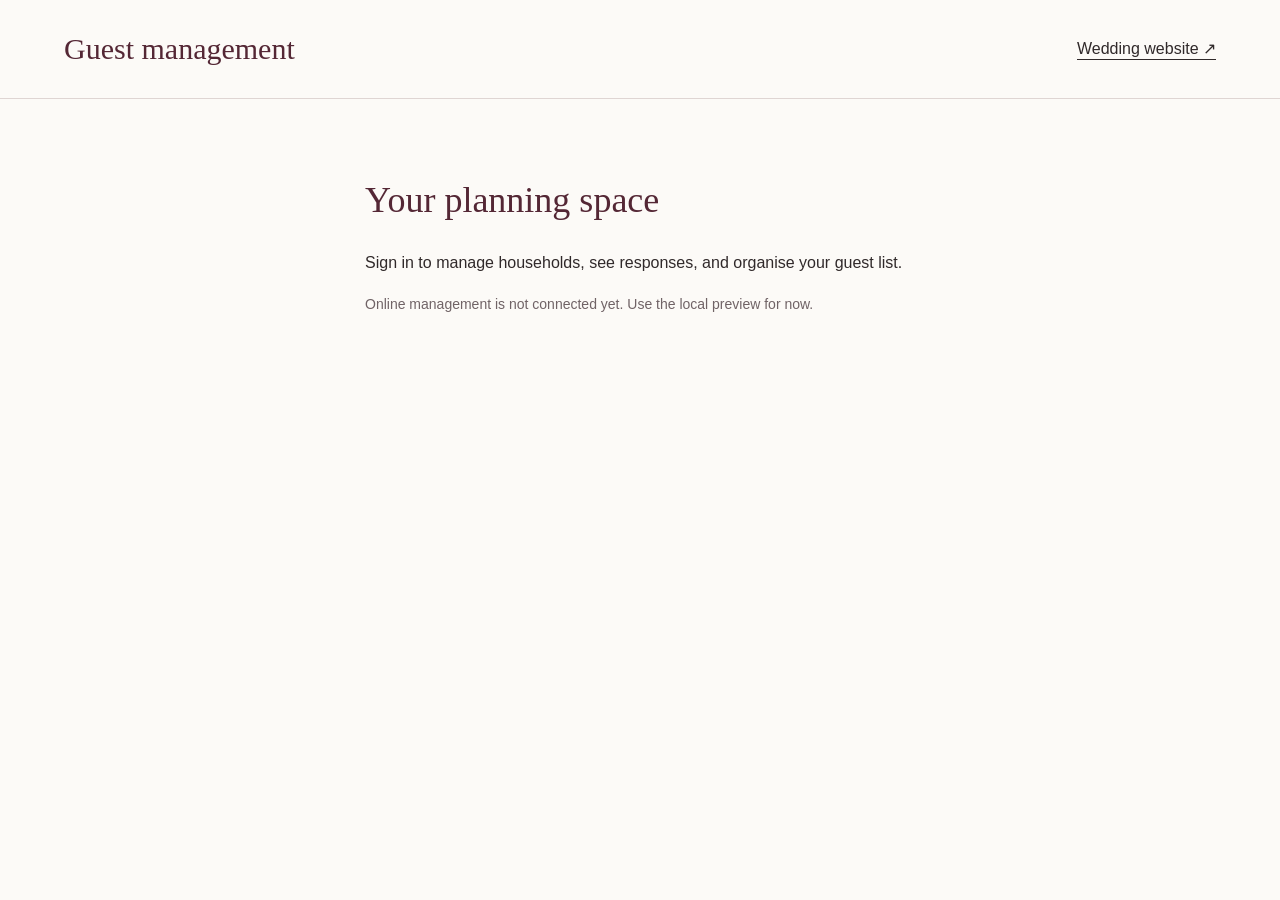
==== admin.html @ 23fe7fae "Add protected guest management and structured household RSVPs" ====
<!doctype html>
<html lang="en"><head><meta charset="utf-8"><meta name="viewport" content="width=device-width,initial-scale=1"><meta name="robots" content="noindex,nofollow"><title>Guest management</title><link rel="stylesheet" href="styles.css"><link rel="stylesheet" href="admin.css"><script defer src="rsvp-config.js"></script><script defer src="admin.js"></script></head>
<body><header><a class="monogram" href="index.html">Guest management</a><a href="index.html">Wedding website ↗</a></header><main class="admin-main">
<section id="login"><h1>Your planning space</h1><p>Sign in to manage households, see responses, and organise your guest list.</p><form id="login-form"><label>Administrator key<input type="password" id="key" autocomplete="current-password" required></label><button class="button">Sign in</button></form><p class="note" id="local-note"></p></section>
<p id="status" role="status" aria-live="polite"></p>
<section id="dashboard" hidden><div class="toolbar"><h1>Guest list</h1><button class="button secondary" id="refresh">Refresh</button><button class="button" id="add">Add invited household</button><button class="button secondary" id="logout">Sign out</button></div>
<div class="stats" id="stats"></div>
<div class="filters"><label>Search<input id="search" type="search" placeholder="Name, household, hotel…"></label><label>Response<select id="attendance"><option value="">All responses</option value="awaiting">Awaiting response</option><option value="yes">Attending</option><option value="no">Declined</option><option value="maybe">Undecided</option></select></label><label>Group<select id="group"><option value="">All groups</option></select></label><label>Hotel<select id="hotel"><option value="">All hotels</option></select></label><label>Needs<select id="needs"><option value="">Everyone</option><option value="dietary">Dietary requirements</option><option value="bus">Any bus requested</option><option value="table">Attending, no table</option><option value="unmatched">Response without invitation</option></select></label></div>
<div class="toolbar"><p id="result-count"></p><label>Export<select id="export-kind"><option value="full">Full planning list</option><option value="catering">Catering list</option><option value="transport">Transport list</option></select></label><button class="button secondary" id="export">Export filtered CSV</button></div>
<div class="table-scroll"><table><thead><tr><th>Household</th><th>Guest</th><th>Response</th><th>Adult / child</th><th>Dietary needs</th><th>Hotel</th><th>Buses: church / venue / return</th><th>Group</th><th>Table</th><th>Planning</th></tr></thead><tbody id="rows"></tbody></table></div>
<p class="note">Guest answers are separate from your private planning notes. All members of a household currently share its attendance, hotel, and bus choices. Older responses may need individual names confirmed.</p>
<details><summary>How to use this together</summary><ol><li>Add each invited household using the same name the lead guest will use to RSVP.</li><li>Use groups for family, friends, or any categories you find useful.</li><li>Check awaiting responses and unmatched registrations regularly.</li><li>Confirm dietary needs and transport before sending filtered lists to suppliers.</li><li>Assign tables once attendance is clearer. Keep decisions in private notes.</li></ol><p>CSV exports contain the current filtered rows. Catering and transport exports exclude private notes. Only confirmed attendees are included in supplier exports.</p></details>
</section></main>
<dialog id="editor"><form id="plan-form"><div class="toolbar"><h2 id="editor-title">Household planning</h2><button type="button" id="close-editor" class="button secondary">Close</button></div><div id="new-identity" class="filters"><label>Lead guest first name<input name="firstName" maxlength="80"></label><label>Lead guest first surname<input name="surname" maxlength="80"></label></div><label>Household label<input name="label" maxlength="160" placeholder="e.g. Rossi family"></label><label>Group<input name="group" maxlength="100" placeholder="e.g. Family"></label><div id="invited-fields"><label>Invited names — one person per line<textarea name="invited" rows="5" placeholder="Include the lead guest" maxlength="3300"></textarea></label><p class="note">Up to 20 people per household. Adult/child details are collected in the RSVP.</p></div><div id="table-fields"></div><label>Private notes<textarea name="notes" rows="4" maxlength="2000"></textarea></label><div id="guest-message"></div><p id="editor-status" role="status"></p><button class="button" id="save-plan">Save planning</button></form></dialog>
</body></html>
---- styles.css ----
*{box-sizing:border-box} :root{--wine:#542735;--ink:#30292a;--paper:#fcfaf7;--muted:#706366;--line:#dfd5d3;--rose:#f0e6e4}html{scroll-behavior:smooth}body{margin:0;background:var(--paper);color:var(--ink);font-family:Arial,Helvetica,sans-serif;font-size:16px;line-height:1.65}a{color:inherit;text-underline-offset:5px}button{font:inherit;cursor:pointer}a,button{-webkit-tap-highlight-color:transparent}a:focus-visible,button:focus-visible,summary:focus-visible{outline:3px solid #a65065;outline-offset:5px}header{max-width:1440px;margin:auto;padding:24px 5%;display:flex;align-items:center;justify-content:space-between;gap:25px;border-bottom:1px solid var(--line)}.monogram{font-family:Georgia,serif;font-size:30px;text-decoration:none;color:var(--wine);white-space:nowrap}.monogram>span:first-child{font-style:italic;font-size:21px;padding:0 5px}.brand-date{display:block;font:10px Arial,sans-serif;letter-spacing:2px;text-align:center}nav{display:flex;gap:28px}nav a{font-size:14px;text-decoration:none;padding:12px 0;border-bottom:1px solid transparent}nav a[aria-current=page]{border-color:var(--wine);color:var(--wine)}.languages{display:flex;gap:3px}.languages button{display:flex;align-items:center;gap:6px;border:1px solid transparent;background:none;border-radius:4px;padding:10px 7px;font-size:12px;color:var(--ink)}.languages button[aria-pressed=true]{border-color:var(--line);background:var(--rose)}.flag{display:inline-block;width:19px;height:13px;box-shadow:0 0 0 1px #0001;flex-shrink:0}.flag-es{background:linear-gradient(#b32030 25%,#f3ce49 25% 75%,#b32030 75%)}.flag-it{background:linear-gradient(90deg,#16815a 33.33%,#fff 33.33% 66.66%,#cc3440 66.66%)}.flag-en{background:linear-gradient(90deg,transparent 42%,#c5263f 42% 58%,transparent 58%),linear-gradient(transparent 38%,#c5263f 38% 62%,transparent 62%),linear-gradient(90deg,transparent 34%,white 34% 66%,transparent 66%),linear-gradient(transparent 28%,white 28% 72%,transparent 72%),linear-gradient(33deg,transparent 44%,white 44% 48%,#c5263f 48% 52%,white 52% 56%,transparent 56%),linear-gradient(-33deg,transparent 44%,white 44% 48%,#c5263f 48% 52%,white 52% 56%,transparent 56%),#263567}.hero{display:grid;grid-template-columns:1fr 1fr;max-width:1200px;margin:55px auto 65px;padding:0 40px;gap:75px;align-items:center}.hero-copy{text-align:center;padding:35px 0}.eyebrow{text-transform:uppercase;font-size:12px;letter-spacing:2.5px;color:var(--wine);margin:0 0 22px}.hero h1{font-family:Georgia,serif;font-size:clamp(58px,6.4vw,88px);font-weight:400;line-height:1.02;color:var(--wine);margin:22px 0}.hero h1 em{display:block;font-size:.6em;font-weight:400;line-height:1.35}.hero .intro{max-width:350px;margin:26px auto;color:var(--muted)}.date{font-family:Georgia,serif;font-size:23px;margin:24px 0 0}.city{margin:3px 0 28px;color:var(--muted);font-size:14px;letter-spacing:1px}.hero-photo{margin:0;position:relative}.hero-photo img{display:block;width:100%;height:580px;object-fit:cover;object-position:center 65%;border-radius:240px 240px 3px 3px}.hero-photo figcaption{font-size:12px;letter-spacing:2px;text-align:center;margin-top:16px;color:var(--muted)}.button{display:inline-block;padding:13px 23px;background:var(--wine);color:#fff;text-decoration:none;font-size:14px;border:1px solid var(--wine);border-radius:2px}.button.secondary{background:transparent;color:var(--wine)}.button:hover{background:#703b4c;color:white}.home-details{border-top:1px solid var(--line);border-bottom:1px solid var(--line);max-width:1120px;margin:0 auto 80px;display:grid;grid-template-columns:repeat(3,1fr);padding:32px 0}.home-details article{padding:0 32px;border-right:1px solid var(--line)}.home-details article:last-child{border:0}h2,h3{font-family:Georgia,serif;font-weight:400;color:var(--wine);line-height:1.25}h2{font-size:34px}h3{font-size:25px}.home-details h2{font-size:23px;margin:7px 0}.home-details p{font-size:14px;color:var(--muted);margin:8px 0}.text-link{font-size:14px;color:var(--wine)}.page{max-width:1120px;padding:50px 32px 80px;margin:auto}.page-heading{max-width:650px;margin:0 auto 48px;text-align:center}.page-heading h1{font:400 clamp(40px,5vw,62px)/1.1 Georgia,serif;color:var(--wine);margin:16px 0}.page-heading p:last-child{color:var(--muted)}.venue{display:grid;grid-template-columns:1fr 1fr;gap:45px;align-items:center;padding:28px 0 45px}.venue+.venue{border-top:1px solid var(--line);padding-top:45px}.venue img{width:100%;height:350px;object-fit:cover;border-radius:3px}.venue h2{margin:12px 0 20px}.venue p{color:var(--muted)}.address{font-size:14px}.note{font-size:14px;color:var(--muted)}.stay{display:grid;grid-template-columns:1.1fr 1fr;gap:50px;border:1px solid var(--line);padding:45px}.stay h2{margin-top:5px}.stay aside{border-left:1px solid var(--line);padding-left:40px}.stay p{color:var(--muted)}.notice{padding:18px 24px;background:var(--rose);border-left:3px solid var(--wine);max-width:740px;margin:0 auto 32px}.rsvp-card{max-width:740px;border:1px solid var(--line);margin:auto;padding:32px}.rsvp-card h2{margin-top:0}.steps{padding:0;list-style:none;counter-reset:step}.steps li{counter-increment:step;display:grid;grid-template-columns:36px 1fr;column-gap:16px;padding:18px 0;border-bottom:1px solid var(--line)}.steps li:before{content:"0" counter(step);font:20px Georgia,serif;color:var(--wine)}.steps strong{font-weight:400;color:var(--wine)}.steps p{margin:5px 0;color:var(--muted);font-size:14px}details{margin-top:25px}summary{cursor:pointer;color:var(--wine)}details ul{color:var(--muted);padding-left:20px}.status{display:inline-block;font-size:12px;letter-spacing:1px;text-transform:uppercase;color:var(--wine);border:1px solid var(--line);padding:5px 10px}footer{border-top:1px solid var(--line);display:flex;justify-content:space-between;align-items:center;gap:18px;padding:32px 6%;font-size:12px;color:var(--muted)}footer a{font:22px Georgia,serif;text-decoration:none;color:var(--wine)}.skip{position:absolute;top:-100px;left:12px;z-index:10;background:white;padding:10px}.skip:focus{top:10px}main:focus{outline:none}@media(min-width:850px){.venue:nth-of-type(3) img{order:2}}@media(max-width:1050px){header{flex-wrap:wrap;gap:12px}nav{order:3;width:100%;justify-content:center;gap:40px}.hero{gap:35px;padding:0 30px}.hero-photo img{height:520px}.home-details{margin-left:30px;margin-right:30px}}@media(max-width:650px){header{padding:16px 20px}.monogram{font-size:25px}.brand-date{font-size:9px}.languages button{font-size:12px;padding:10px 5px;gap:4px}.flag{width:16px;height:11px}nav{gap:0;justify-content:space-between;overflow-wrap:anywhere}nav a{font-size:13px}.hero{grid-template-columns:1fr;margin:10px auto 40px;padding:0 24px;gap:20px}.hero-copy{padding:30px 0 5px}.hero h1{font-size:64px}.hero h1 em{display:inline;padding:0 5px}.hero-photo{max-width:410px;width:100%;margin:auto}.hero-photo img{height:450px}.hero .intro{margin:20px auto}.home-details{display:block;margin:0 24px 45px;padding:0}.home-details article{padding:22px 0;border-right:0;border-bottom:1px solid var(--line)}.page{padding:35px 24px 50px}.page-heading{margin-bottom:30px}.venue,.stay{grid-template-columns:1fr;gap:24px}.venue img{height:280px}.stay{padding:25px}.stay aside{border-left:0;border-top:1px solid var(--line);padding:20px 0 0}.rsvp-card{padding:24px}.notice{padding:16px 20px}footer{flex-wrap:wrap;padding:25px 24px}footer span:last-child{width:100%}}@media(prefers-reduced-motion:reduce){html{scroll-behavior:auto}}
---- admin.css ----
[hidden]{display:none!important}.admin-main{max-width:1500px;margin:auto;padding:30px}.admin-main h1{font:36px Georgia,serif;color:var(--wine)}#login{max-width:550px;margin:50px auto}label{display:block;font-size:14px;color:var(--wine)}input,select,textarea{display:block;width:100%;font:16px Arial,sans-serif;padding:11px;margin:7px 0 16px;border:1px solid #b9a8ae;border-radius:3px;background:white;color:var(--ink)}.toolbar{display:flex;gap:12px;align-items:center;flex-wrap:wrap}.toolbar h1,.toolbar h2,.toolbar p{margin-right:auto}.filters{display:grid;grid-template-columns:2fr repeat(4,1fr);gap:15px}.stats{display:grid;grid-template-columns:repeat(6,1fr);gap:12px;margin:20px 0 30px}.stat{background:var(--rose);padding:18px}.stat strong{display:block;font:32px Georgia,serif;color:var(--wine)}.stat span{font-size:13px}.table-scroll{overflow:auto;border:1px solid var(--line);margin:15px 0}table{border-collapse:collapse;width:100%;font-size:14px}th,td{text-align:left;padding:14px;vertical-align:top;border-bottom:1px solid var(--line)}th{background:var(--rose);white-space:nowrap}td{min-width:105px}tbody tr:hover{background:#f5f0ee}td small{display:block;color:var(--muted)}td .button{font-size:13px;padding:7px 12px}details{padding:20px;border:1px solid var(--line)}dialog{border:1px solid var(--line);border-radius:5px;max-width:700px;width:calc(100% - 30px);max-height:90vh;background:var(--paper);padding:25px}dialog::backdrop{background:#24141b88}#new-identity{grid-template-columns:1fr 1fr}.table-field{display:grid;grid-template-columns:1fr 150px;align-items:center;gap:12px}#status,#editor-status{color:var(--wine)}#guest-message{white-space:pre-wrap}.button:disabled{opacity:.6;cursor:wait}input:focus,textarea:focus,select:focus{outline:2px solid var(--wine);outline-offset:2px}@media(max-width:850px){.filters{grid-template-columns:1fr 1fr}.stats{grid-template-columns:repeat(3,1fr)}}@media(max-width:500px){.admin-main{padding:20px}.filters{grid-template-columns:1fr}.stats{grid-template-columns:1fr 1fr}#new-identity{grid-template-columns:1fr}.toolbar .button{font-size:13px}}
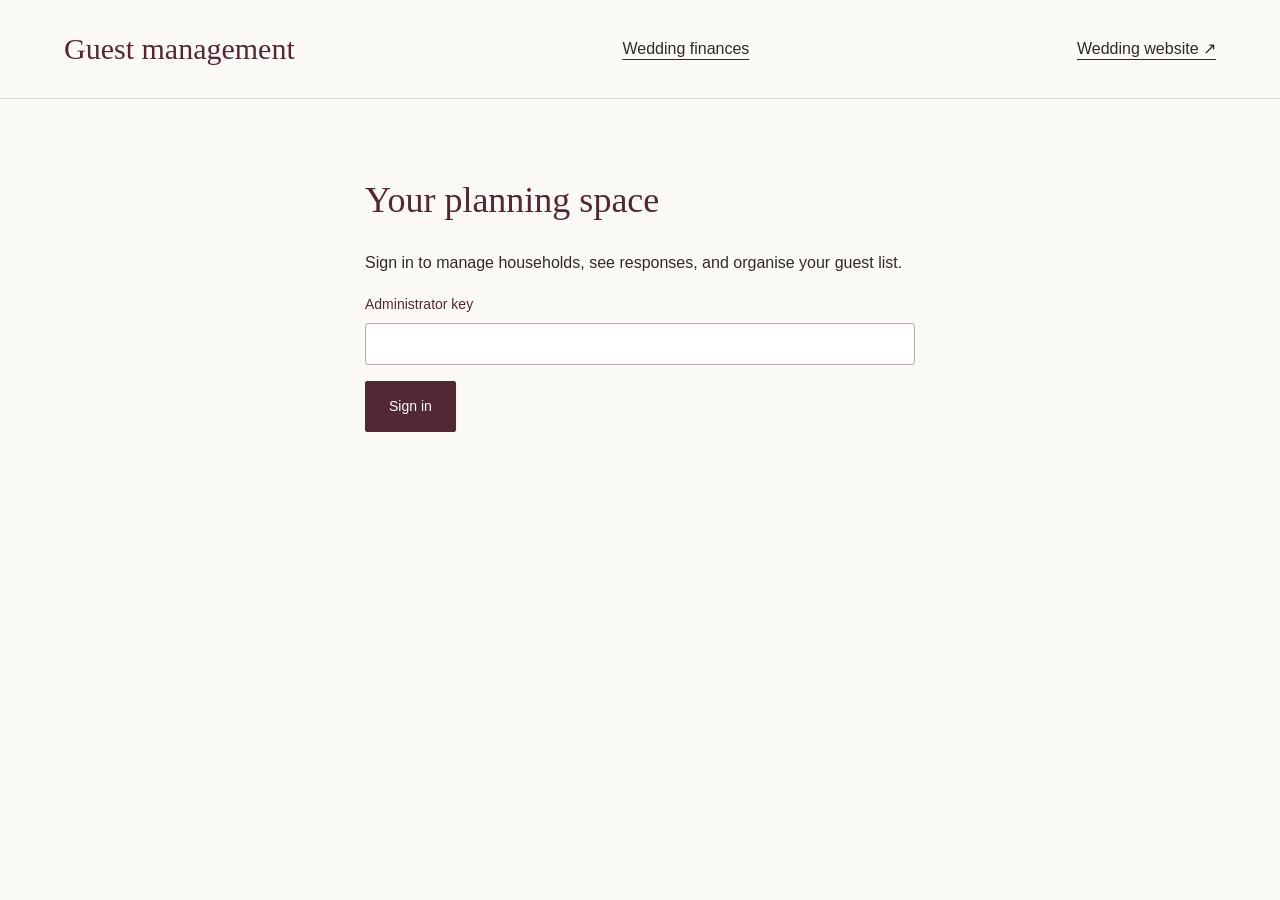
==== commit fff0688f: "Add wedding finance management with IVA payments and protected deletion" ====
--- a/admin.html
+++ b/admin.html
@@ -1,6 +1,6 @@
 <!doctype html>
 <html lang="en"><head><meta charset="utf-8"><meta name="viewport" content="width=device-width,initial-scale=1"><meta name="robots" content="noindex,nofollow"><title>Guest management</title><link rel="stylesheet" href="styles.css"><link rel="stylesheet" href="admin.css"><script defer src="rsvp-config.js"></script><script defer src="admin.js"></script></head>
-<body><header><a class="monogram" href="index.html">Guest management</a><a href="index.html">Wedding website ↗</a></header><main class="admin-main">
+<body><header><a class="monogram" href="index.html">Guest management</a><a href="finance.html">Wedding finances</a><a href="index.html">Wedding website ↗</a></header><main class="admin-main">
 <section id="login"><h1>Your planning space</h1><p>Sign in to manage households, see responses, and organise your guest list.</p><form id="login-form"><label>Administrator key<input type="password" id="key" autocomplete="current-password" required></label><button class="button">Sign in</button></form><p class="note" id="local-note"></p></section>
 <p id="status" role="status" aria-live="polite"></p>
 <section id="dashboard" hidden><div class="toolbar"><h1>Guest list</h1><button class="button secondary" id="refresh">Refresh</button><button class="button" id="add">Add invited household</button><button class="button secondary" id="logout">Sign out</button></div>
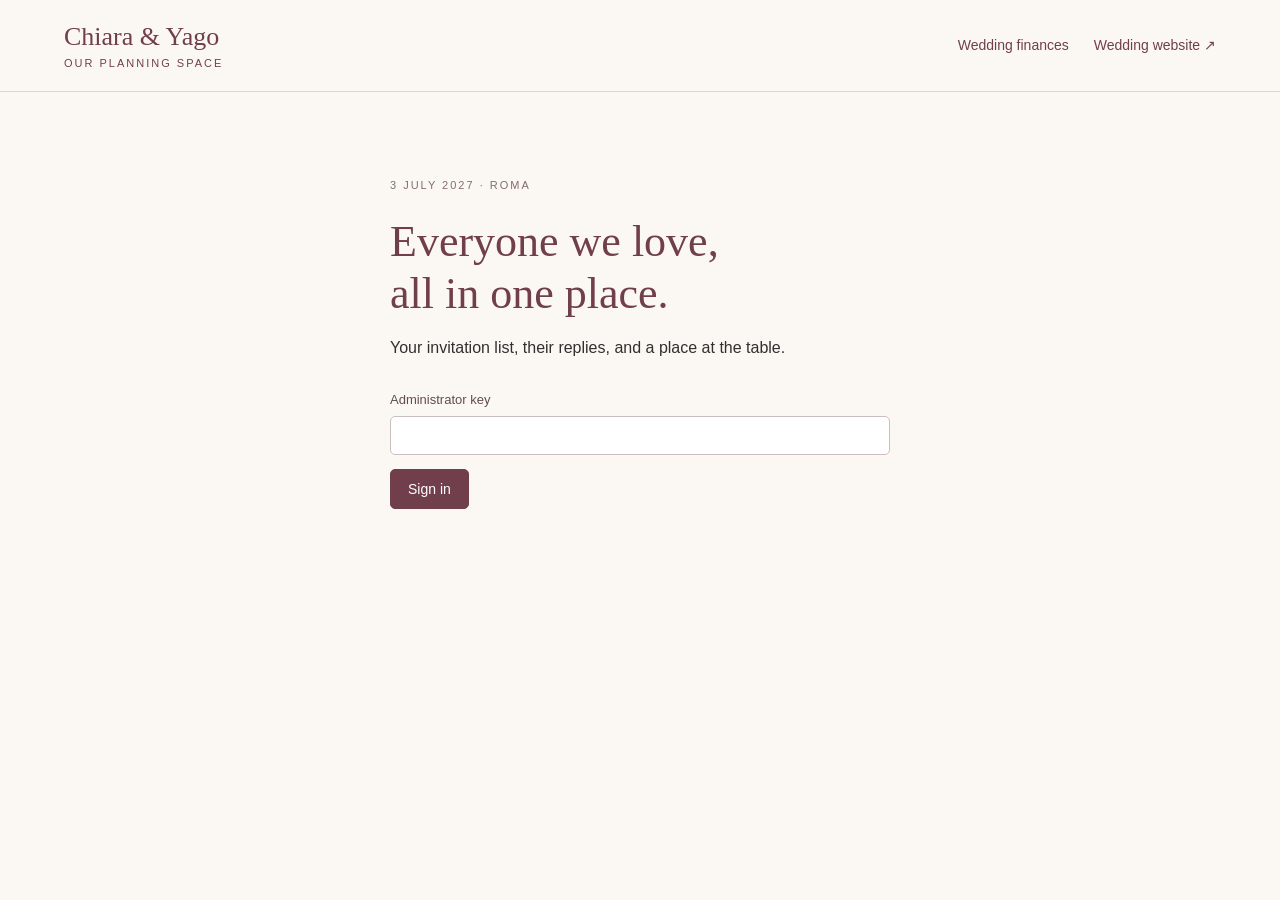
==== commit 7bebd3d1: "Separate invitations, RSVP matching and table planning" ====
--- a/admin.html
+++ b/admin.html
@@ -1,15 +1,17 @@
 <!doctype html>
-<html lang="en"><head><meta charset="utf-8"><meta name="viewport" content="width=device-width,initial-scale=1"><meta name="robots" content="noindex,nofollow"><title>Guest management</title><link rel="stylesheet" href="styles.css"><link rel="stylesheet" href="admin.css"><script defer src="rsvp-config.js"></script><script defer src="admin.js"></script></head>
-<body><header><a class="monogram" href="index.html">Guest management</a><a href="finance.html">Wedding finances</a><a href="index.html">Wedding website ↗</a></header><main class="admin-main">
-<section id="login"><h1>Your planning space</h1><p>Sign in to manage households, see responses, and organise your guest list.</p><form id="login-form"><label>Administrator key<input type="password" id="key" autocomplete="current-password" required></label><button class="button">Sign in</button></form><p class="note" id="local-note"></p></section>
+<html lang="en"><head><meta charset="utf-8"><meta name="viewport" content="width=device-width,initial-scale=1"><meta name="robots" content="noindex,nofollow"><title>Invitati · Chiara & Yago</title><link rel="stylesheet" href="styles.css"><link rel="stylesheet" href="admin.css?v=guests-20261019"><script src="rsvp-config.js"></script><script type="module" src="admin.js?v=guests-20261019"></script></head>
+<body><header class="admin-header"><a class="brand" href="admin.html">Chiara & Yago <small>Our planning space</small></a><nav><a href="finance.html">Wedding finances</a><a href="index.html">Wedding website ↗</a></nav></header>
+<main class="admin-main"><section id="login"><p class="eyebrow">3 July 2027 · Roma</p><h1>Everyone we love,<br>all in one place.</h1><p>Your invitation list, their replies, and a place at the table.</p><form id="login-form"><label>Administrator key<input type="password" id="key" autocomplete="current-password" required></label><button class="button">Sign in</button></form></section>
 <p id="status" role="status" aria-live="polite"></p>
-<section id="dashboard" hidden><div class="toolbar"><h1>Guest list</h1><button class="button secondary" id="refresh">Refresh</button><button class="button" id="add">Add invited household</button><button class="button secondary" id="logout">Sign out</button></div>
-<div class="stats" id="stats"></div>
-<div class="filters"><label>Search<input id="search" type="search" placeholder="Name, household, hotel…"></label><label>Response<select id="attendance"><option value="">All responses</option value="awaiting">Awaiting response</option><option value="yes">Attending</option><option value="no">Declined</option><option value="maybe">Undecided</option></select></label><label>Group<select id="group"><option value="">All groups</option></select></label><label>Hotel<select id="hotel"><option value="">All hotels</option></select></label><label>Needs<select id="needs"><option value="">Everyone</option><option value="dietary">Dietary requirements</option><option value="bus">Any bus requested</option><option value="table">Attending, no table</option><option value="unmatched">Response without invitation</option></select></label></div>
-<div class="toolbar"><p id="result-count"></p><label>Export<select id="export-kind"><option value="full">Full planning list</option><option value="catering">Catering list</option><option value="transport">Transport list</option></select></label><button class="button secondary" id="export">Export filtered CSV</button></div>
-<div class="table-scroll"><table><thead><tr><th>Household</th><th>Guest</th><th>Response</th><th>Adult / child</th><th>Dietary needs</th><th>Hotel</th><th>Buses: church / venue / return</th><th>Group</th><th>Table</th><th>Planning</th></tr></thead><tbody id="rows"></tbody></table></div>
-<p class="note">Guest answers are separate from your private planning notes. All members of a household currently share its attendance, hotel, and bus choices. Older responses may need individual names confirmed.</p>
-<details><summary>How to use this together</summary><ol><li>Add each invited household using the same name the lead guest will use to RSVP.</li><li>Use groups for family, friends, or any categories you find useful.</li><li>Check awaiting responses and unmatched registrations regularly.</li><li>Confirm dietary needs and transport before sending filtered lists to suppliers.</li><li>Assign tables once attendance is clearer. Keep decisions in private notes.</li></ol><p>CSV exports contain the current filtered rows. Catering and transport exports exclude private notes. Only confirmed attendees are included in supplier exports.</p></details>
+<section id="dashboard" hidden><div class="toolbar"><div><p class="eyebrow">Wedding planning</p><h1>Our guests</h1></div><button class="button secondary" id="refresh">Refresh</button><button class="button secondary" id="logout">Sign out</button></div>
+<div id="stats" class="stats"></div>
+<nav class="tabs" aria-label="Guest management"><button data-tab="invited" aria-current="page">Invitati</button><button data-tab="responses">Responses <span id="review-count"></span></button><button data-tab="tables">Table planning</button></nav>
+<section id="invited-panel"><div class="toolbar section-heading"><div><h2>Your invitation list</h2><p>One place for each person. Partners and families stay connected.</p></div><button class="button secondary" id="export">Export list</button><button class="button" id="add-person">Add guest</button></div>
+<div class="filters"><label>Find a guest<input type="search" id="search" placeholder="Name, family, group…"></label><label>Group<select id="group"><option value="">All groups</option></select></label><label>Show<select id="attendance"><option value="">Everyone</option><option value="awaiting">Awaiting reply</option><option value="yes">Attending</option><option value="no">Declined</option><option value="maybe">Undecided</option><option value="review">Response changed</option><option value="conflict">Conflicting answers</option><option value="placeholder">Names to confirm</option><option value="tentative">Tentative invitations</option></select></label></div>
+<p id="result-count" class="muted"></p><div class="table-scroll"><table><thead><tr><th>Guest</th><th>Party / family</th><th>Group</th><th>Reply</th><th>Table</th><th></th></tr></thead><tbody id="people-rows"></tbody></table></div>
+<p class="note">Single / double / triple labels from Excel are kept with each party. Question-mark entries are tentative places. Neither label determines attendance.</p></section>
+<section id="responses-panel" hidden><div class="toolbar section-heading"><div><h2>Match their replies</h2><p>Confirm who each response belongs to. Separate or duplicate replies can link to the same guest.</p></div><label>Show<select id="response-filter"><option value="review">Needs review</option><option value="all">All responses</option><option value="matched">Confirmed</option><option value="ignored">Set aside</option></select></label></div><div id="response-cards"></div></section>
+<section id="tables-panel" hidden><div class="toolbar section-heading"><div><h2>A place at the table</h2><p>Start with provisional tables of 8. Adjust each capacity as your plans take shape.</p></div><button class="button secondary" id="export-tables">Export seating</button><button class="button" id="add-table">Add table</button></div><label class="compact">Guests to display<select id="seating-filter"><option value="all">Everyone except declined</option><option value="yes">Confirmed attending</option></select></label><div id="seating-board" class="seating-board"></div></section>
 </section></main>
-<dialog id="editor"><form id="plan-form"><div class="toolbar"><h2 id="editor-title">Household planning</h2><button type="button" id="close-editor" class="button secondary">Close</button></div><div id="new-identity" class="filters"><label>Lead guest first name<input name="firstName" maxlength="80"></label><label>Lead guest first surname<input name="surname" maxlength="80"></label></div><label>Household label<input name="label" maxlength="160" placeholder="e.g. Rossi family"></label><label>Group<input name="group" maxlength="100" placeholder="e.g. Family"></label><div id="invited-fields"><label>Invited names — one person per line<textarea name="invited" rows="5" placeholder="Include the lead guest" maxlength="3300"></textarea></label><p class="note">Up to 20 people per household. Adult/child details are collected in the RSVP.</p></div><div id="table-fields"></div><label>Private notes<textarea name="notes" rows="4" maxlength="2000"></textarea></label><div id="guest-message"></div><p id="editor-status" role="status"></p><button class="button" id="save-plan">Save planning</button></form></dialog>
-</body></html>
+<dialog id="editor"><form id="person-form"><div class="toolbar"><h2 id="editor-title">Guest details</h2><button type="button" class="button secondary" data-close>Close</button></div><input type="hidden" name="id"><label>Name or placeholder<input name="name" maxlength="160" required></label><div class="two-col"><label>Party / family<select name="partyId"></select></label><label>New party name<input name="newParty" maxlength="200" placeholder="Only when creating a new party"></label></div><label>Party display name<input name="partyLabel" maxlength="200"></label><div class="two-col"><label>Group (for this party)<input name="group" maxlength="100" list="group-names"></label><label>Original single / double / triple label<input name="room" maxlength="80"></label></div><div class="two-col"><label>Age category<select name="kind"><option value="unknown">Not known yet</option><option value="adult">Adult</option><option value="child">Child</option></select></label><label>Table<select name="tableId"></select></label></div><label class="check"><input type="checkbox" name="placeholder"> Name still to confirm</label><label class="check"><input type="checkbox" name="tentative"> Tentative invitation</label><label>Private notes for this guest<textarea name="notes" maxlength="2000" rows="2"></textarea></label><label>Private notes for this party<textarea name="partyNotes" maxlength="2000" rows="2"></textarea></label><p id="source-note" class="muted"></p><div id="linked-answers"></div><details id="merge-section"><summary>Combine a duplicate invitation entry</summary><p>The selected guest will remain. Linked responses and notes will be kept. Check their table and group afterwards.</p><label>Keep this other guest<select id="merge-target"></select></label><button type="button" id="merge-person" class="button secondary">Combine entries</button></details><p class="form-status" role="status"></p><button class="button" type="submit">Save guest</button></form></dialog>
+<dialog id="table-editor"><form id="table-form"><div class="toolbar"><h2>Table details</h2><button type="button" class="button secondary" data-close>Close</button></div><input type="hidden" name="id"><label>Table name<input name="name" maxlength="80" required></label><label>Seats<input name="capacity" type="number" min="1" max="50" value="8" required></label><p class="note">Your initial range is 6–9 people. Other sizes are available if the venue requires them.</p><p class="form-status" role="status"></p><div class="toolbar"><button class="button">Save table</button><button type="button" id="remove-table" class="button secondary">Remove table</button></div></form></dialog><datalist id="group-names"></datalist></body></html>
--- a/admin.css
+++ b/admin.css
@@ -1 +1,3 @@
-[hidden]{display:none!important}.admin-main{max-width:1500px;margin:auto;padding:30px}.admin-main h1{font:36px Georgia,serif;color:var(--wine)}#login{max-width:550px;margin:50px auto}label{display:block;font-size:14px;color:var(--wine)}input,select,textarea{display:block;width:100%;font:16px Arial,sans-serif;padding:11px;margin:7px 0 16px;border:1px solid #b9a8ae;border-radius:3px;background:white;color:var(--ink)}.toolbar{display:flex;gap:12px;align-items:center;flex-wrap:wrap}.toolbar h1,.toolbar h2,.toolbar p{margin-right:auto}.filters{display:grid;grid-template-columns:2fr repeat(4,1fr);gap:15px}.stats{display:grid;grid-template-columns:repeat(6,1fr);gap:12px;margin:20px 0 30px}.stat{background:var(--rose);padding:18px}.stat strong{display:block;font:32px Georgia,serif;color:var(--wine)}.stat span{font-size:13px}.table-scroll{overflow:auto;border:1px solid var(--line);margin:15px 0}table{border-collapse:collapse;width:100%;font-size:14px}th,td{text-align:left;padding:14px;vertical-align:top;border-bottom:1px solid var(--line)}th{background:var(--rose);white-space:nowrap}td{min-width:105px}tbody tr:hover{background:#f5f0ee}td small{display:block;color:var(--muted)}td .button{font-size:13px;padding:7px 12px}details{padding:20px;border:1px solid var(--line)}dialog{border:1px solid var(--line);border-radius:5px;max-width:700px;width:calc(100% - 30px);max-height:90vh;background:var(--paper);padding:25px}dialog::backdrop{background:#24141b88}#new-identity{grid-template-columns:1fr 1fr}.table-field{display:grid;grid-template-columns:1fr 150px;align-items:center;gap:12px}#status,#editor-status{color:var(--wine)}#guest-message{white-space:pre-wrap}.button:disabled{opacity:.6;cursor:wait}input:focus,textarea:focus,select:focus{outline:2px solid var(--wine);outline-offset:2px}@media(max-width:850px){.filters{grid-template-columns:1fr 1fr}.stats{grid-template-columns:repeat(3,1fr)}}@media(max-width:500px){.admin-main{padding:20px}.filters{grid-template-columns:1fr}.stats{grid-template-columns:1fr 1fr}#new-identity{grid-template-columns:1fr}.toolbar .button{font-size:13px}}
+[hidden]{display:none!important}*{box-sizing:border-box}body{margin:0;background:#fbf8f3;color:#352e30;font:16px/1.5 Arial,sans-serif}.admin-header{position:static;display:flex;justify-content:space-between;align-items:center;gap:20px;padding:22px 5%;border-bottom:1px solid #ded4d2;background:#fbf8f3}.brand{font:26px Georgia,serif;color:#713f4b;text-decoration:none}.brand small{display:block;font:11px Arial,sans-serif;text-transform:uppercase;letter-spacing:2px;margin-top:5px}.admin-header nav{display:flex;gap:25px;font-size:14px}.admin-header a{color:#713f4b}.admin-main{max-width:1440px;margin:auto;padding:30px 36px 70px}h1,h2,h3{font-family:Georgia,serif;font-weight:400;color:#713f4b}h1{font-size:44px;line-height:1.2;margin:0 0 15px}h2{font-size:28px;margin:0 0 8px}h3{font-size:23px;margin:0}p{margin:8px 0 16px}.eyebrow{font-size:11px;text-transform:uppercase;letter-spacing:2px;color:#826d72}.muted,.note{color:#6f6468;font-size:13px}.toolbar{display:flex;align-items:center;gap:12px;flex-wrap:wrap}.toolbar>div:first-child,.toolbar>h2{margin-right:auto}.button{border:1px solid #713f4b;border-radius:5px;background:#713f4b;color:white;padding:11px 17px;cursor:pointer;font:14px Arial,sans-serif;text-decoration:none;white-space:normal}.button.secondary{background:transparent;color:#713f4b}.button:hover{filter:brightness(.94)}button:disabled{opacity:.5;cursor:wait}label{display:block;font-size:13px;color:#624b52}input,select,textarea{display:block;width:100%;font:15px Arial,sans-serif;padding:10px;margin:6px 0 14px;border:1px solid #cdbec1;border-radius:5px;background:white;color:#352e30}textarea{resize:vertical}.check{display:flex;align-items:center;gap:10px;margin-bottom:14px}.check input{width:auto;margin:0}input:focus-visible,select:focus-visible,textarea:focus-visible,button:focus-visible,a:focus-visible{outline:3px solid #a26e7b;outline-offset:3px}.stats{display:grid;grid-template-columns:repeat(5,1fr);gap:14px;margin:25px 0 30px}.stat{padding:20px;border:1px solid #e1d6d5;border-radius:8px;background:#fffdfa}.stat strong{display:block;font:32px Georgia,serif;color:#713f4b}.stat span{font-size:12px;color:#6f6468}.tabs{display:flex;gap:24px;border-bottom:1px solid #d9ccce;margin-bottom:30px}.tabs button{border:0;border-bottom:3px solid transparent;background:none;color:#756268;padding:12px 2px;font-size:16px;cursor:pointer}.tabs button[aria-current]{color:#713f4b;border-color:#713f4b;font-weight:600}.tabs span{font-size:12px}.section-heading{margin-bottom:18px}.section-heading p{font-size:14px;color:#756268;margin:0}.filters{display:grid;grid-template-columns:2fr 1fr 1fr;gap:16px;background:#f0e9e5;padding:18px 20px 4px;border-radius:8px}.table-scroll{overflow:auto;border:1px solid #e1d6d5;border-radius:8px;background:#fffdfa}table{border-collapse:collapse;width:100%;font-size:14px}th,td{text-align:left;padding:15px;border-bottom:1px solid #e9e1df;vertical-align:middle}th{font-size:11px;text-transform:uppercase;letter-spacing:1px;color:#756268;background:#f5efeb}td small{display:block;color:#756268;font-size:12px}td .button{font-size:12px;padding:7px 12px}.badge{display:inline-block;font-size:11px;padding:3px 8px;border-radius:12px;background:#eee7e4;color:#624b52}.badge.yes{background:#e0ebe1;color:#355840}.badge.conflict,.badge.review,.warning{background:#fff0d8;color:#7b4c13}.badge.no{background:#f0e7e6;color:#765b5b}.card{border:1px solid #dfd4d3;border-radius:9px;padding:24px;margin-bottom:18px;background:#fffdfa}.card summary{cursor:pointer}.card .toolbar{margin-bottom:14px}.match-row{display:grid;grid-template-columns:1fr 1.4fr;gap:18px;padding:16px 0;border-top:1px solid #eee5e2}.match-row strong{display:block}.match-row small{display:block;color:#746268}.match-row select{margin-bottom:5px}.suggestion{font-size:12px;color:#6e5c61}.answers{font-size:13px;white-space:pre-wrap;overflow-wrap:anywhere}.warning{border-radius:5px;padding:12px;font-size:13px}.empty{padding:40px;text-align:center;color:#756268;border:1px dashed #cdbec1;border-radius:8px}.seating-board{display:grid;grid-template-columns:repeat(3,minmax(0,1fr));gap:18px;align-items:start}.table-card{border:1px solid #ded3d0;border-radius:9px;background:#fffdfa;padding:20px}.table-card.over{border-color:#c08b3b}.table-card .toolbar{align-items:start}.table-card .button{padding:6px 9px;font-size:12px}.seat{padding:12px 0;border-top:1px solid #e9e0dc}.seat strong{font-size:14px}.seat small{display:block;font-size:12px;color:#756268}.seat select{font-size:13px;margin:7px 0 0;padding:7px}.compact{max-width:300px}.two-col{display:grid;grid-template-columns:1fr 1fr;gap:15px}dialog{border:1px solid #d2c2c5;border-radius:9px;max-width:720px;width:calc(100% - 30px);max-height:90vh;background:#fbf8f3;padding:26px}dialog::backdrop{background:#24141b88}dialog .toolbar{margin-bottom:15px}details{margin:15px 0}summary{color:#713f4b;cursor:pointer}.form-status,#status{color:#8b3b4c;white-space:pre-wrap}.response-actions{display:flex;gap:10px;flex-wrap:wrap}#login{max-width:500px;margin:55px auto}#login-form{margin-top:30px}.answer-choice{border-top:1px solid #dfd4d3;padding-top:12px;margin-top:12px}.source-note{font-size:12px}.decline-list{max-height:220px;overflow:auto}.party-move{margin-top:8px;border-top:1px solid #e9e0dc;padding-top:8px;font-size:12px}.party-move select{font-size:12px}.table-card p{font-size:13px;color:#756268}@media(max-width:1000px){.seating-board{grid-template-columns:repeat(2,minmax(0,1fr))}}@media(max-width:650px){.admin-header{align-items:start;padding:18px}.admin-header nav{flex-direction:column;gap:6px;font-size:12px}.brand{font-size:22px}.admin-main{padding:24px 16px}h1{font-size:36px}.stats{grid-template-columns:repeat(2,1fr);gap:9px}.stat{padding:14px}.stats .stat:last-child{grid-column:span 2}.tabs{gap:16px}.tabs button{font-size:14px}.filters,.two-col,.match-row,.seating-board{grid-template-columns:1fr}.match-row{gap:8px}.card{padding:18px}.section-heading .button{font-size:12px}.toolbar{gap:9px}.table-scroll td{min-width:100px}}
+
+.seat-list{max-height:55vh;overflow:auto;padding-right:5px}.table-card{min-width:0}.seat-list .seat:last-child{padding-bottom:5px}
